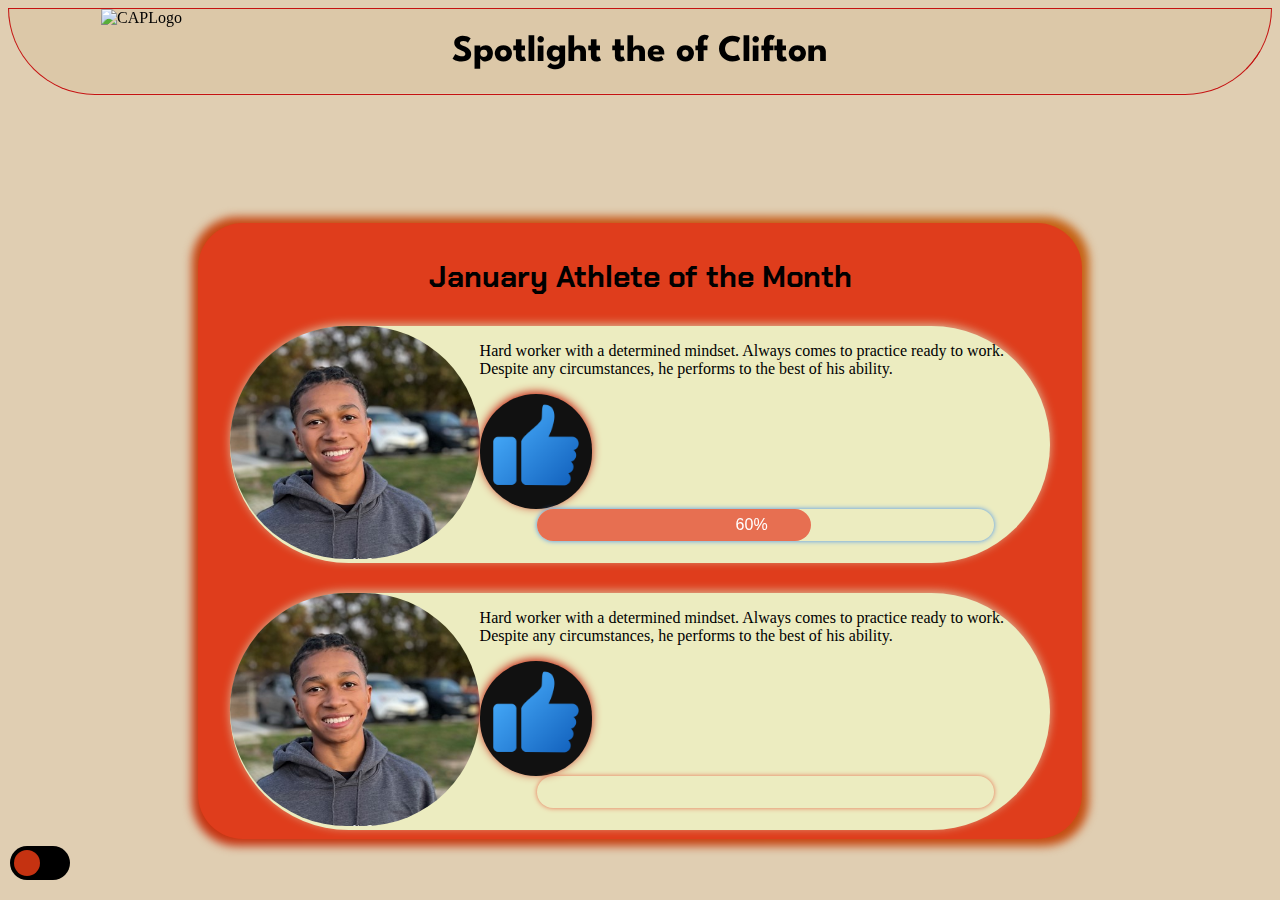
==== spotlight.html @ 424a8056 "startedSpotlight-roughDraft" ====
<!DOCTYPE html>
<html lang="en">
  <head>
    <meta charset="UTF-8" />
    <meta http-equiv="X-UA-Compatible" content="IE=edge" />
    <meta name="viewport" content="width=device-width, initial-scale=1.0" />
    <title>Cap</title>
    <link rel="preconnect" href="https://fonts.googleapis.com" />
    <link rel="preconnect" href="https://fonts.gstatic.com" crossorigin />
    <link
      href="https://fonts.googleapis.com/css2?family=Chakra+Petch&family=Dosis:wght@500&family=Lato:wght@300&family=Rubik+Glitch&display=swap"
      rel="stylesheet"
    />
    <script src="https://cdn.jsdelivr.net/npm/typed.js@2.0.12" defer></script>
    <link rel="stylesheet" href="spotlight.css" />
    <link rel="preconnect" href="https://fonts.googleapis.com" />
    <link rel="preconnect" href="https://fonts.gstatic.com" crossorigin />
    <link
      href="https://fonts.googleapis.com/css2?family=Dosis:wght@800&family=Rubik+Glitch&display=swap"
      rel="stylesheet"
    />
    <link
      rel="shortcut icon"
      type="image/x-icon"
      href="images/CAPfaviCon.png?"
    />
    <link rel="preconnect" href="https://fonts.googleapis.com" />
    <link rel="preconnect" href="https://fonts.gstatic.com" crossorigin />
    <link
      href="https://fonts.googleapis.com/css2?family=Chakra+Petch&family=Dosis:wght@500&family=Lato:wght@300&family=League+Spartan:wght@500&family=Rubik+Glitch&display=swap"
      rel="stylesheet"
    />
    <script defer src="spotlight.js"></script>
  </head>
  <body>
    <div id="navbar">
      <div id="main">
        <h2 id="name">Clifton Activity Portal</h2>
        <h2 id="spotlight">Spotlight</h2>
        <img id="logo" src="images/CAPlogo.png" alt="CAPLogo" />
        <h2 id="event">Events</h2>
        <h2 id="signIn">Sign In</h2>
      </div>
      <div id="Expanded">
        <div id="sports">
          <h2>Sports</h2>
        </div>
        <div id="schoolWide">
          <h2>School Wide Events</h2>
        </div>
        <div id="all">
          <h2>All</h2>
        </div>
        <div id="placeHolder"></div>
      </div>
      <div class="sportsExp">
        <div id="fall">
          <h2>Fall</h2>
          <img src="images/sportsExp/maple-leaf.png" alt="leaf" />
        </div>
        <div id="spring">
          <h2>Spring</h2>
          <img src="images/sportsExp/sun.png" alt="sun" />
        </div>
        <div id="winter">
          <h2>Winter</h2>
          <img id="snowflake" src="images/sportsExp/snow-flake.png" alt="sun" />
        </div>
        <div id="allSports">
          <h2>All</h2>
        </div>
      </div>
      <div id="fallExp">
        <div id="XC">
          <h2>Cross Country</h2>
          <img src="images/sportsExp/fallExp/shoes.png" alt="shoe" \ />
        </div>
        <div id="Football">
          <h2>Football</h2>
          <img
            src="images/sportsExp/fallExp/american-football.png"
            alt="shoe"
            \
          />
        </div>
        <div id="Soccer">
          <h2>Soccer</h2>
          <img src="images/sportsExp/fallExp/football-ball.png" alt="shoe" \ />
        </div>
        <div id="Tennis">
          <h2>Tennis</h2>
          <img src="images/sportsExp/fallExp/tennis.png" alt="shoe" \ />
        </div>
        <div id="Volleyball">
          <h2>Volleyball</h2>
          <img src="images/sportsExp/fallExp/volleyball.png" alt="shoe" \ />
        </div>
      </div>
      <!-- <div id="winterExp">
        <div id="Basketball">
          <h2>Basketball</h2>
        </div>
        <div id="Hockey">
          <h2>Hockey</h2>
        </div>
        <div id="Wrestling">
          <h2>Wrestling</h2>
        </div>
        <div id="Swimming">
          <h2>Swimming</h2>
        </div>-->
      <div id="springExp">
        <div id="Baseball">
          <h2>Baseball</h2>
        </div>
        <div id="Softball">
          <h2>Softball</h2>
        </div>
        <div id="Tennis">
          <h2>Tennis</h2>
        </div>
        <div id="Volleyball">
          <h2>Volleyball</h2>
        </div>
        <div id="Football">
          <h2>Football</h2>
        </div>
        <div id="outdoorTrack">
          <h2>Outdoor Track</h2>
        </div>
      </div>
      <div id="discoverBanner">
        <h2></h2>
      </div>
      <div id="infoDropDown">
        <h2 id="c">C</h2>
        <h2 id="a">A</h2>
        <h2 id="p">P</h2>
      </div>
      <div id="extDropDown">
        <h2 id="oneDrop">lifton</h2>
        <h2 id="twoDrop">ctivity</h2>
        <h2 id="threeDrop">ortal</h2>
      </div>
    </div>
    <div id="phonenavbar">
      <img id="menu" src="images/002-menu.png" alt="menu" />
      <h2 id="title">Clifton Activity Portal</h2>
      <img id="phonelogo" src="images/CAPlogo.png" alt="CAPLogo" />
    </div>
    <label id="DarkMode">
      <input type="checkbox" />
      <span class="slider round"></span>
    </label>
    <div id="navBarSpace"></div>
    <div id="SpotlightContainer">
      <div id="newSpotlight">
        <div id="spotlightTitle">
          <h2>January Athlete of the Month</h2>
        </div>
        <div id="contestants">
          <div id="contestant1">
            <div id="leftDiv">
              <img
                src="/images/myPhoto.jpg"
                alt="contestant#1"
                id="contestant1Photo"
              />
            </div>
            <div id="rightDiv">
              <p>
                Hard worker with a determined mindset. Always comes to practice
                ready to work. Despite any circumstances, he performs to the
                best of his ability.
              </p>
              <button id="like_1_button">
                <img src="/images/like.png" alt="like" id="like_1" />
              </button>
              <div class="container">
                <div class="progress-bar__container">
                  <div class="progress-bar">
                    <span class="progress-bar__text">60%</span>
                  </div>
                </div>
              </div>
            </div>
          </div>
          <div id="contestant1">
            <div id="leftDiv">
              <img
                src="/images/myPhoto.jpg"
                alt="contestant#1"
                id="contestant1Photo"
              />
            </div>
            <div id="rightDiv">
              <p>
                Hard worker with a determined mindset. Always comes to practice
                ready to work. Despite any circumstances, he performs to the
                best of his ability.
              </p>
              <button id="like_1_button">
                <img src="/images/like.png" alt="like" id="like_1" />
              </button>
              <div class="container">
                <div class="progress-bar__container">
                  <div class="progress-bar">
                    <span class="progress-bar__text">60%</span>
                  </div>
                </div>
              </div>
            </div>
          </div>
        </div>
      </div>
    </div>
  </body>
</html>
---- spotlight.css ----
#information {
  display: flex;
  flex-direction: row;
  justify-content: space-around;
  font-family: Georgia, "Times New Roman", Times, serif;
}
#teams {
  display: flex;
  flex-direction: row;
  justify-content: space-around;
  text-align: center;
  font-family: "Dosis", sans-serif;
}
#sport {
  display: flex;
  flex-direction: row;
  justify-content: space-around;
  font-family: "Dosis", sans-serif;
}
#SpotlightContainer {
  margin-top: 85px;
  margin-left: 15%;
  margin-right: 15%;
  padding: 0.6em 2em;
  border: none;
  outline: none;
  background: #111;
  cursor: pointer;
  position: relative;
  z-index: 0;
  border-radius: 450px;
  user-select: none;
  -webkit-user-select: none;
  touch-action: manipulation;
}
.sportsExp {
  z-index: 4;
  top: 0;
  margin-top: -67px;
  display: flex;
  flex-direction: row;
  justify-content: space-around;
  width: 90%;
  margin-left: 8%;
  transform: translateY(-75px);
}
#SpotlightContainer:before {
  content: "";
  background: linear-gradient(
    45deg,
    #c53211,
    #c54211,
    #c55211,
    #c56211,
    #c57211,
    #c58211,
    #c59211,
    #c52211,
    #c51211
  );
  position: absolute;
  top: -6px;
  left: -6px;
  background-size: 400%;
  z-index: -1;
  filter: blur(5px);
  -webkit-filter: blur(5px);
  width: calc(100% + 13px);
  height: calc(100% + 13px);
  animation: glowing-button-85 20s linear infinite;
  transition: opacity 0.3s ease-in-out;
  border-radius: 45px;
}

@keyframes glowing-button-85 {
  0% {
    background-position: 0 0;
  }
  50% {
    background-position: 400% 0;
  }
  100% {
    background-position: 0 0;
  }
}

#SpotlightContainer:after {
  z-index: -1;
  content: "";
  position: absolute;
  width: 100%;
  height: 100%;
  background: #df3d1c;
  left: 0;
  top: 0;
  border-radius: 45px;
}
body {
  background-color: #dbc7a6de;
}
@media only screen and (max-width: 600px) {
  #SpotlightContainer {
    margin-left: 5%;
    padding-left: 0px;
    padding-right: 0px;
    margin-right: 5%;
  }
  #teams {
    justify-content: space-evenly;
    padding-left: 0px;
    padding-right: 0px;
  }
}
#DarkMode {
  position: relative;
  display: inline-block;
  width: 60px;
  height: 34px;
}

/* Hide default HTML checkbox */
#DarkMode input {
  opacity: 0;
  width: 0;
  height: 0;
}

/* The slider */
.slider {
  position: absolute;
  cursor: pointer;
  top: 0;
  left: 0;
  right: 0;
  bottom: 0;
  background-color: black;
  -webkit-transition: 0.4s;
  transition: 0.4s;
}

.slider:before {
  position: absolute;
  content: "";
  height: 26px;
  width: 26px;
  left: 4px;
  bottom: 4px;
  background-color: #c53211;
  -webkit-transition: 0.4s;
  transition: 0.4s;
}

input:checked + .slider {
  background-color: #dbc7a6de;
}

input:focus + .slider {
  box-shadow: 0 0 1px #dbc7a6de;
}

input:checked + .slider:before {
  -webkit-transform: translateX(26px);
  -ms-transform: translateX(26px);
  transform: translateX(26px);
}

/* Rounded sliders */
.slider.round {
  border-radius: 34px;
}

.slider.round:before {
  border-radius: 50%;
}
#DarkMode {
  position: absolute;
  position: fixed;
  z-index: 1;
  bottom: 0;
  left: 0;
  margin-left: 10px;
  margin-bottom: 20px;
}
#main {
  position: sticky;
  top: 0;
  z-index: 2;
  display: flex;
  flex-direction: row;
  border: 1px solid #c51211;
  border-bottom-left-radius: 300px;
  border-bottom-right-radius: 300px;
  height: 85px;
  -webkit-transition: width 2s ease;
  -moz-transition: width 2s ease;
  transition: width 2s ease;
  /* clip-path: 
    polygon(
      0% 29%,
      5% 0%,
      94% 0%,
      100% 29%,
      100% 75%,
      94% 100%,
      5% 100%,
      0 75%
    ); 
    */
}
#logo:hover {
  cursor: grab;
}
#navbar {
  position: sticky;
  top: 0;
  z-index: 3;
  background-color: #dbc7a6de;
  height: 85px;
  background-blend-mode: luminosity;
  margin: auto;
}
#main h2,
#Expanded h2,
.sportsExp h2,
#fallExp div h2 {
  text-align: center;
  color: black;
  padding-left: 10px;
  padding-right: 10px;
  padding-top: 6px;
  font-family: "Chakra Petch", sans-serif;
  display: inline-block;
  vertical-align: middle;
  -webkit-transform: perspective(1px) translateZ(0);
  transform: perspective(1px) translateZ(0);
  box-shadow: 0 0 1px rgba(0, 0, 0, 0);
  -webkit-transition-duration: 0.3s;
  transition-duration: 0.3s;
  -webkit-transition-property: transform;
  transition-property: transform;
}
#main h2:hover,
#Expanded h2:hover,
.sportsExp h2:hover,
#fallExp h2:hover,
#springExp h2:hover {
  background-color: #e13c1c;
  cursor: pointer;
  border-radius: 80px;
}
#navBarSpace {
  margin-top: 130px;
}
#logo img {
  width: 100px;
  margin-top: -8px;
}
#logo {
  margin-left: -80px;
}
#Expanded {
  display: flex;
  flex-direction: row;
  justify-content: space-around;
  margin-left: 10%;
  position: sticky;
  top: 0;
  z-index: 3;
}
#spotlight {
  margin-left: -90px;
}
#name {
  margin-left: -50px;
}
#phonenavbar {
  display: none;
}
#Expanded,
#fallExp,
#springExp {
  opacity: 0;
  transform: translateY(-75px);
  justify-content: space-around;
  justify-content: space-evenly;
  margin-top: -84px;
  border-bottom-left-radius: 300px;
  border-bottom-right-radius: 300px;
  width: 90%;
  height: 85px;
  padding-bottom: -10px;
  z-index: 2;
}
.sportsExp {
  opacity: 0;
}
@media only screen and (max-width: 1600px) {
  #logo {
    margin-left: -80px;
  }
  #spotlight {
  }
  #name {
    margin-left: -50px;
  }
}
@media only screen and (max-width: 1250px) {
  #logo {
    margin-left: -100px;
  }
  #spotlight {
    margin-left: -100px;
  }
  #name {
    margin-left: -30px;
  }
}
@media only screen and (max-width: 930px) {
  #navbar {
    display: none;
  }
  #phonenavbar {
    display: flex;
    position: fixed;
    justify-content: space-between;
    flex-direction: row;
    align-items: center;
    background-color: #dbc7a6de;
    border: 1px solid #c51211;
    width: 100%;
    z-index: 3;
    top: 0;
    left: 0;
    height: 50px;
    border-radius: 100px;
    text-align: center;
    margin-top: 1px;
  }
  #phonenavbar img {
    width: 50px;
  }
  #title {
    justify-self: center;
    font-family: "Chakra Petch", sans-serif;
  }
}
#Expanded h2,
.sportsExp h2,
#fallExp h2,
#springExp h2 {
  padding-bottom: 8px;
}
.sportsExp div img,
#fallExp div img {
  margin-bottom: -20px;
  width: 45px;
}
#fallExp,
#winterExp,
#springExp {
  display: flex;
  flex-direction: row;
  justify-content: space-evenly;
  margin-top: -105px;
  z-index: 5;
  opacity: 0;
}
#fallExp {
  margin-left: 6%;
}
@media only screen and (max-width: 1330px) {
  #fallExp {
    margin-left: 8%;
  }
}
@media only screen and (max-width: 1130px) {
  #fallExp {
    margin-left: 10.2%;
  }
}
#discoverBanner {
  transform: translateY(-200px);
  display: flex;
  align-items: center;
  justify-content: center;
  font-family: "League Spartan", sans-serif;
  font-size: 25px;
}
#discoveryBanner h2 {
  opacity: 0;
}
#infoDropDown,
#extDropDown {
  transform: translateY(-300px);
  display: flex;
  flex-direction: row;
  width: 950px;
  margin: auto;
}
#infoDropDown h2,
#extDropDown h2 {
  font-family: "Lucida Sans", "Lucida Sans Regular", "Lucida Grande",
    "Lucida Sans Unicode", Geneva, Verdana, sans-serif;
  font-size: 25px;
}
#oneDrop {
  margin-left: 28.35%;
}
#oneDrop {
  margin-right: 15.9%;
}
#twoDrop {
  margin-right: 14.9%;
}
#main {
  justify-content: space-around;
}
.container {
  display: flex;
  justify-content: center;
  align-items: center;
}

.progress-bar__container {
  width: 80%;
  height: 2rem;
  border-radius: 2rem;
  position: relative;
  overflow: hidden;
  transition: all 0.5s;
  will-change: transform;
  box-shadow: 0 0 5px #e76f51;
}

.progress-bar {
  position: absolute;
  height: 100%;
  width: 100%;
  content: "";
  background-color: #e76f51;
  top: 0;
  bottom: 0;
  left: -100%;
  border-radius: inherit;
  display: flex;
  justify-content: center;
  align-items: center;
  color: white;
  font-family: sans-serif;
}
.progress-bar__text {
  display: none;
  padding-left: 30%;
}
#contestant1Photo {
  border-radius: 180px;
  width: 250px;
}
#spotlightTitle {
  font-family: "Chakra Petch", sans-serif;
  font-size: 20px;
  text-align: center;
}
#like_1 {
  width: 100px;
  padding-bottom: 10px;
  border: none;
}
#like_1_button {
  border-radius: 300px;
  border: none;
  background-color: #111;
  box-shadow: 0 -2px 10px #c52211;
}
#contestant1{
  margin-top: 30px;
  background-color: #ececc0;
  border-radius: 200px;
  display: flex;
  flex-direction: row;
  box-shadow: 0 -2px 10px #dbc7a6de;
}
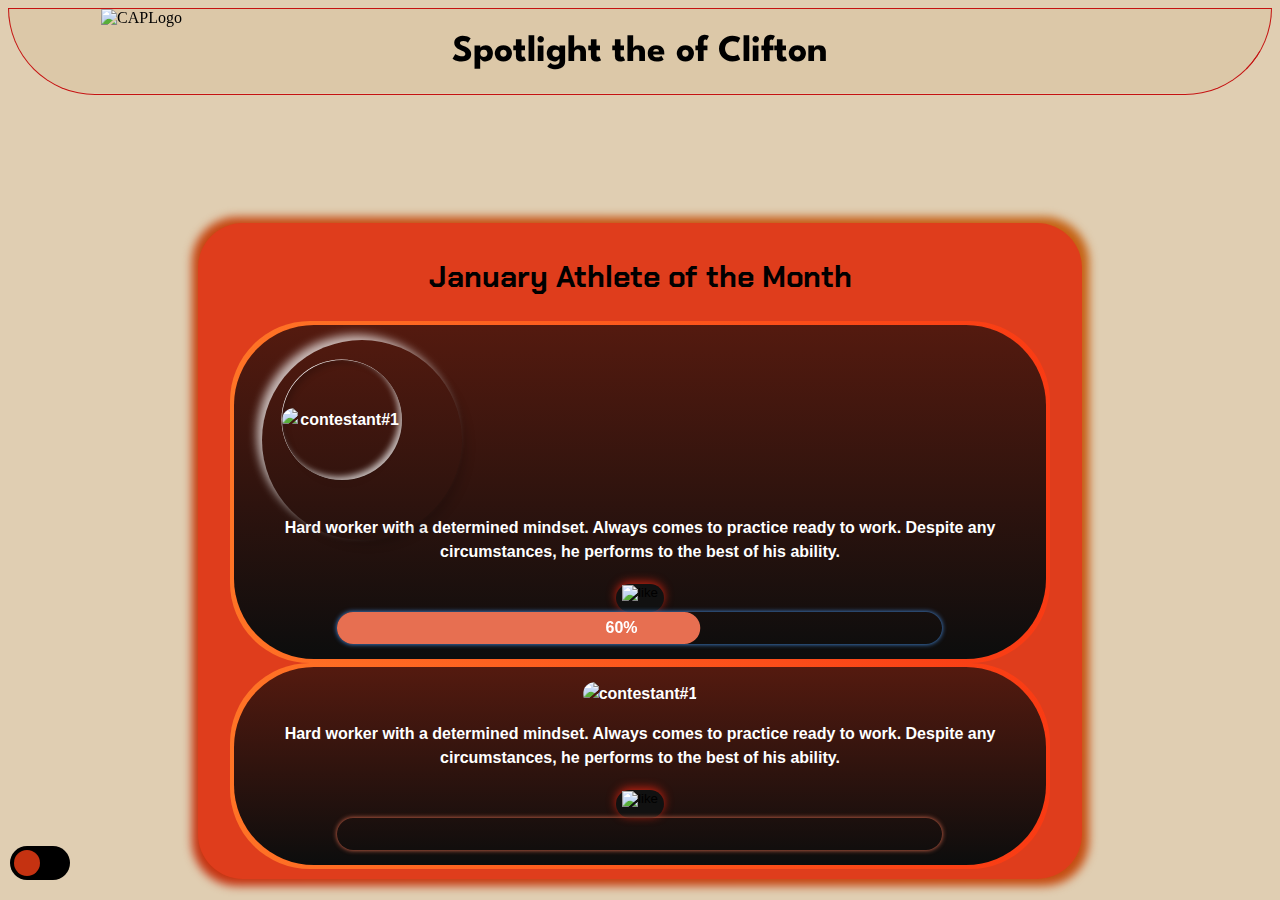
==== commit 205670d4: "edited image pathways, got rid of buggy margin" ====
--- a/spotlight.html
+++ b/spotlight.html
@@ -160,12 +160,31 @@
         </div>
         <div id="contestants">
           <div id="contestant1">
-            <div id="leftDiv">
-              <img
-                src="/images/myPhoto.jpg"
-                alt="contestant#1"
-                id="contestant1Photo"
-              />
+            <div class="skill">
+              <div class="outer">
+                <div class="inner">
+                  <img
+                    src="../CliftonActivityPortalFrontEnd/images/myPhoto.jpg"
+                    alt="contestant#1"
+                    id="contestant1Photo"
+                  />
+                </div>
+              </div>
+
+              <svg
+                xmlns="http://www.w3.org/2000/svg"
+                version="1.1"
+                width="160px"
+                height="160px"
+              >
+                <defs>
+                  <linearGradient id="GradientColor">
+                    <stop offset="0%" stop-color="orange" />
+                    <stop offset="100%" stop-color="red" />
+                  </linearGradient>
+                </defs>
+                <circle cx="80" cy="80" r="70" stroke-linecap="round" />
+              </svg>
             </div>
             <div id="rightDiv">
               <p>
@@ -174,7 +193,11 @@
                 best of his ability.
               </p>
               <button id="like_1_button">
-                <img src="/images/like.png" alt="like" id="like_1" />
+                <img
+                  src="../CliftonActivityPortalFrontEnd/images/like.png"
+                  alt="like"
+                  id="like_1"
+                />
               </button>
               <div class="container">
                 <div class="progress-bar__container">
@@ -188,7 +211,7 @@
           <div id="contestant1">
             <div id="leftDiv">
               <img
-                src="/images/myPhoto.jpg"
+                src="../CliftonActivityPortalFrontEnd/images/myPhoto.jpg"
                 alt="contestant#1"
                 id="contestant1Photo"
               />
@@ -200,7 +223,11 @@
                 best of his ability.
               </p>
               <button id="like_1_button">
-                <img src="/images/like.png" alt="like" id="like_1" />
+                <img
+                  src="../CliftonActivityPortalFrontEnd/images/like.png"
+                  alt="like"
+                  id="like_1"
+                />
               </button>
               <div class="container">
                 <div class="progress-bar__container">
--- a/spotlight.css
+++ b/spotlight.css
@@ -1,3 +1,51 @@
+.skill{
+  width: 160px;
+  height: 160px;
+  position: relative;
+}
+.outer{
+  height:160px;
+  width: 160px;
+  border-radius: 50%;
+  padding: 20px;
+  box-shadow: 6px 6px 10px -1px rgba(0,0,0,0.15),
+    -6px -6px 10px -1px rgba(255,255,255,0.7)
+}
+.inner{
+  height: 120px;
+  width: 120px;
+  border-radius: 50%;
+  display: flex;
+  align-items: center;
+   justify-content: center;
+  box-shadow: inset 4px 4px 6px -1px rgba(0,0,0,0.2),
+    inset -4px -4px 6px -1px rgba(255,255,255, 0.7),
+    -0.5px -0.5px 0px rgba(255,255,255,1),
+    0.5px 0.5px 0px rgba(0,0,0,0.15),
+    0px 12px 10px -10px rgba(0,0,0,0.05);
+}
+#number{
+  font-weight: 600px;
+  color: #555;
+}
+circle{
+  fill: none;
+  stroke: url(#GradientColor);
+  stroke-width: 20px;
+  stroke-dasharray:472;
+  stroke-dashoffset: 472;
+  animation: anim 2s linear forwards;
+}
+svg{
+  position: absolute;
+  top:0;
+  left: 0;
+}
+@keyframes anim{
+  100%{
+    stroke-dashoffset: 165;
+  }
+}
 #information {
   display: flex;
   flex-direction: row;
@@ -472,11 +520,127 @@
   background-color: #111;
   box-shadow: 0 -2px 10px #c52211;
 }
-#contestant1{
+#contestant1 {
   margin-top: 30px;
   background-color: #ececc0;
   border-radius: 200px;
   display: flex;
   flex-direction: row;
-  box-shadow: 0 -2px 10px #dbc7a6de;
-}+}
+/* CSS */
+#contestant1 {
+  background-clip: padding-box;
+  background-color: initial;
+  background-image: none;
+  border-style: none;
+  box-sizing: border-box;
+  color: #fff;
+  cursor: pointer;
+  display: inline-block;
+  flex-direction: row;
+  flex-shrink: 0;
+  font-family: Eina01, sans-serif;
+  font-size: 16px;
+  font-weight: 800;
+  justify-content: center;
+  line-height: 24px;
+  margin: 0;
+  min-height: 64px;
+  outline: none;
+  overflow: visible;
+  padding: 19px 26px;
+  pointer-events: auto;
+  position: relative;
+  text-align: center;
+  text-decoration: none;
+  text-transform: none;
+  user-select: none;
+  -webkit-user-select: none;
+  touch-action: manipulation;
+  vertical-align: middle;
+  width: auto;
+  word-break: keep-all;
+  z-index: 0;
+}
+
+@media (min-width: 768px) {
+  #contestant1 {
+    padding: 19px 32px;
+  }
+}
+
+#contestant1:before,
+#contestant1:after {
+  border-radius: 80px;
+}
+
+#contestant1:before {
+  background-image: linear-gradient(92.83deg, #ff7426 0, #f93a13 100%);
+  content: "";
+  display: block;
+  height: 100%;
+  left: 0;
+  overflow: hidden;
+  position: absolute;
+  top: 0;
+  width: 100%;
+  z-index: -2;
+}
+
+#contestant1:after {
+  background-color: initial;
+  background-image: linear-gradient(#541a0f 0, #0c0d0d 100%);
+  bottom: 4px;
+  content: "";
+  display: block;
+  left: 4px;
+  overflow: hidden;
+  position: absolute;
+  right: 4px;
+  top: 4px;
+  transition: all 100ms ease-out;
+  z-index: -1;
+}
+
+#contestant1:hover:not(:disabled):before {
+  background: linear-gradient(
+    92.83deg,
+    rgb(255, 116, 38) 0%,
+    rgb(249, 58, 19) 100%
+  );
+}
+
+#contestant1:hover:not(:disabled):after {
+  bottom: 0;
+  left: 0;
+  right: 0;
+  top: 0;
+  transition-timing-function: ease-in;
+  opacity: 0;
+}
+
+#contestant1:active:not(:disabled) {
+  color: #ccc;
+}
+
+#contestant1:active:not(:disabled):before {
+  background-image: linear-gradient(
+      0deg,
+      rgba(0, 0, 0, 0.2),
+      rgba(0, 0, 0, 0.2)
+    ),
+    linear-gradient(92.83deg, #ff7426 0, #f93a13 100%);
+}
+
+#contestant1:active:not(:disabled):after {
+  background-image: linear-gradient(#541a0f 0, #0c0d0d 100%);
+  bottom: 4px;
+  left: 4px;
+  right: 4px;
+  top: 4px;
+}
+
+#contestant1:disabled {
+  cursor: default;
+  opacity: 0.24;
+}
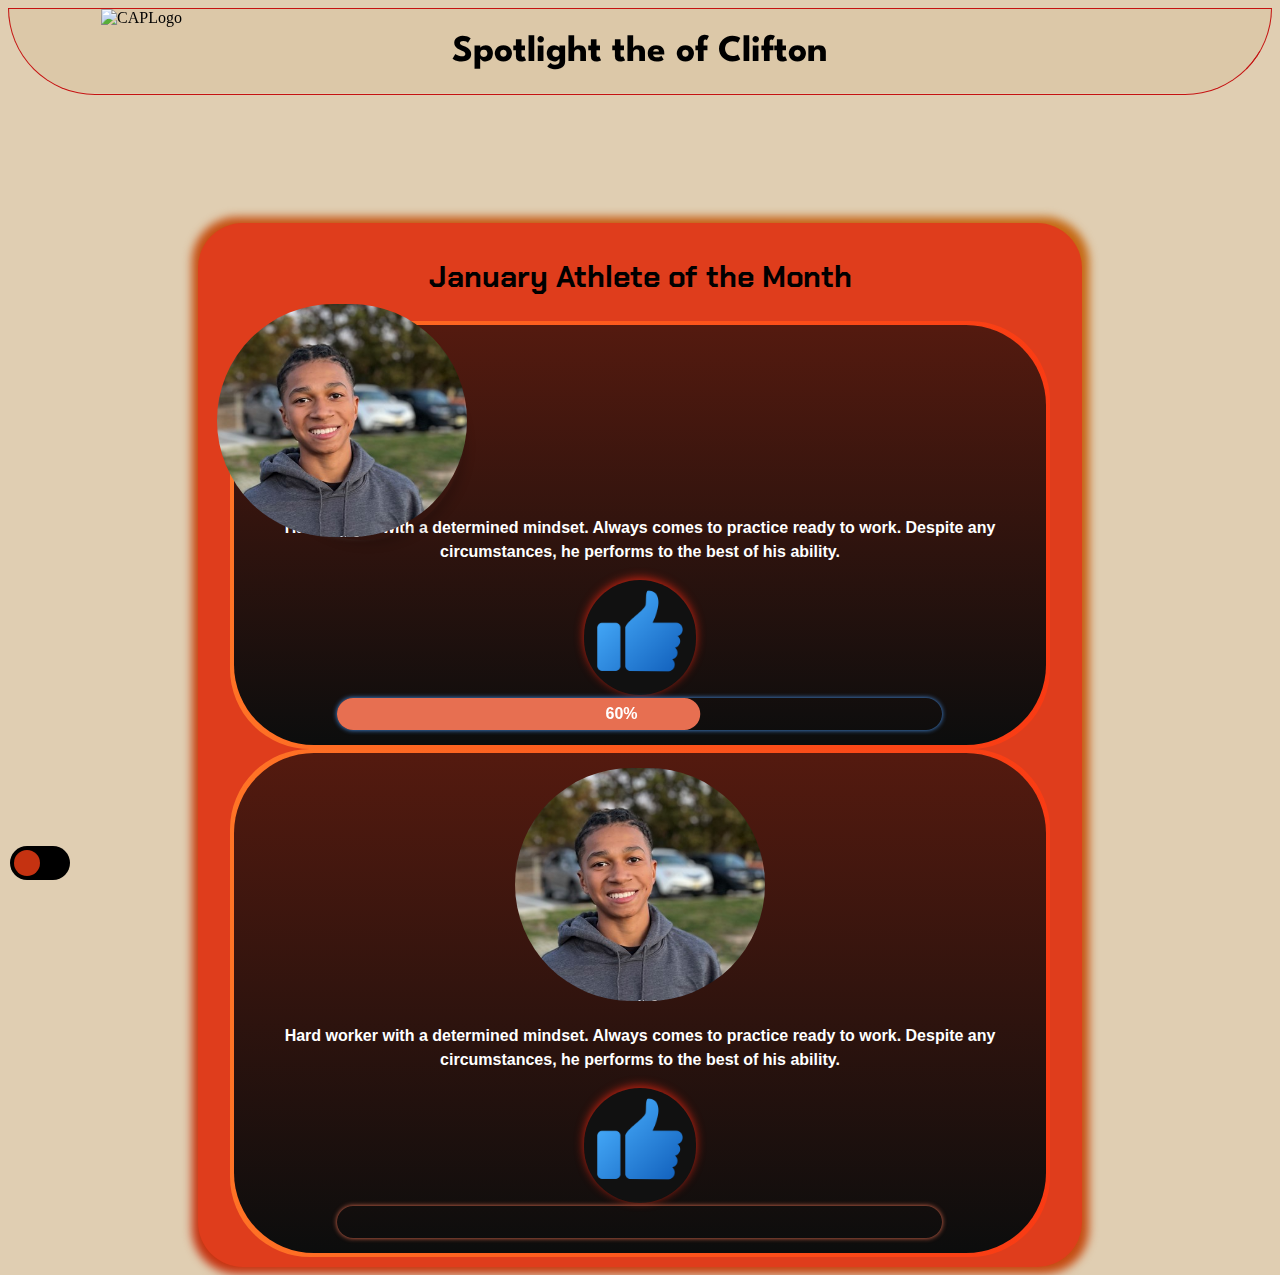
==== commit 7edbd34c: "fixedphotos404Error with pathway" ====
--- a/spotlight.html
+++ b/spotlight.html
@@ -164,7 +164,7 @@
               <div class="outer">
                 <div class="inner">
                   <img
-                    src="../CliftonActivityPortalFrontEnd/images/myPhoto.jpg"
+                    src="images/myPhoto.jpg"
                     alt="contestant#1"
                     id="contestant1Photo"
                   />
@@ -194,7 +194,7 @@
               </p>
               <button id="like_1_button">
                 <img
-                  src="../CliftonActivityPortalFrontEnd/images/like.png"
+                  src="images/like.png"
                   alt="like"
                   id="like_1"
                 />
@@ -211,7 +211,7 @@
           <div id="contestant1">
             <div id="leftDiv">
               <img
-                src="../CliftonActivityPortalFrontEnd/images/myPhoto.jpg"
+                src="images/myPhoto.jpg"
                 alt="contestant#1"
                 id="contestant1Photo"
               />
@@ -224,7 +224,7 @@
               </p>
               <button id="like_1_button">
                 <img
-                  src="../CliftonActivityPortalFrontEnd/images/like.png"
+                  src="images/like.png"
                   alt="like"
                   id="like_1"
                 />
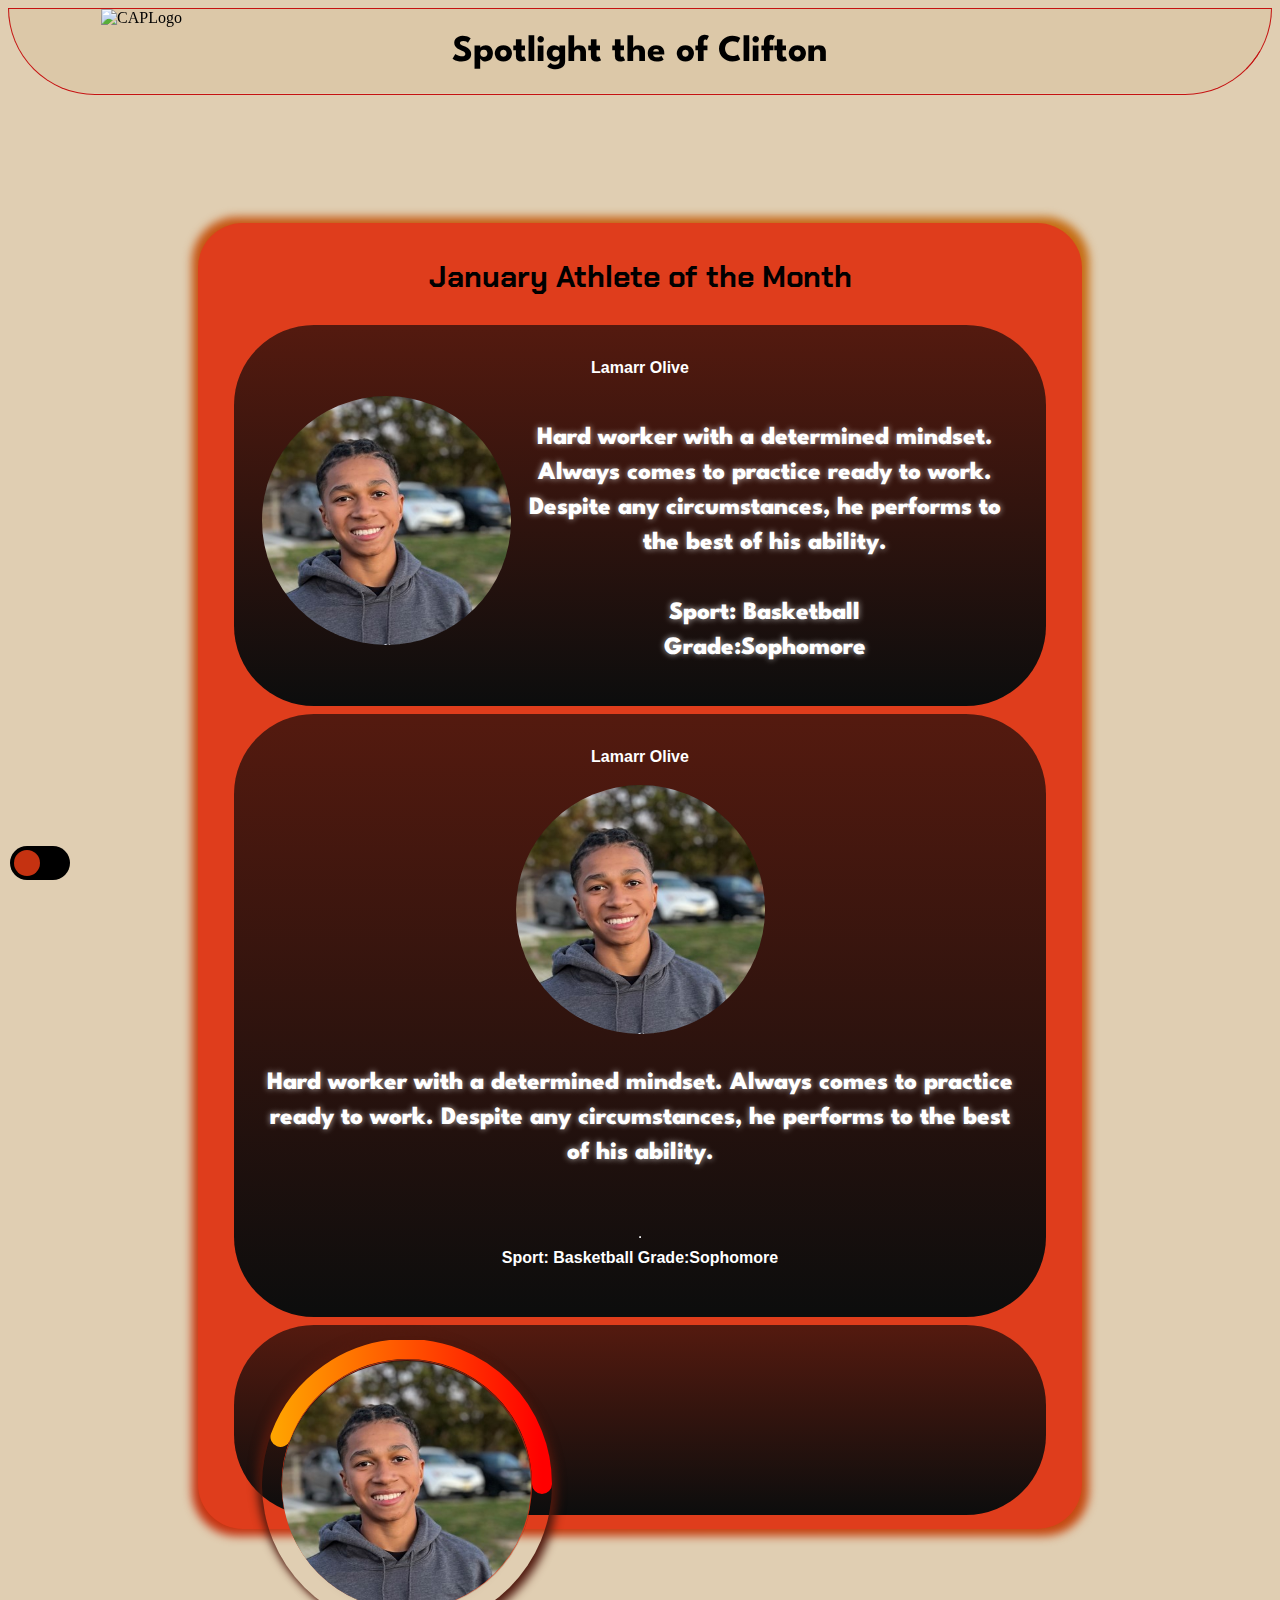
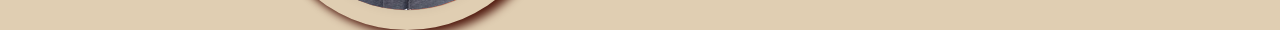
==== commit 1bc92c0f: "added adjusted spotlight" ====
--- a/spotlight.html
+++ b/spotlight.html
@@ -17,6 +17,18 @@
     <link rel="preconnect" href="https://fonts.gstatic.com" crossorigin />
     <link
       href="https://fonts.googleapis.com/css2?family=Dosis:wght@800&family=Rubik+Glitch&display=swap"
+      rel="stylesheet"
+    />
+    <link
+      href="https://fonts.googleapis.com/css2?family=Cardo&family=Old+Standard+TT&family=Urbanist:wght@300&display=swap"
+      rel="stylesheet"
+    />
+    <link
+      href="https://fonts.googleapis.com/css2?family=Cardo&family=Old+Standard+TT&display=swap"
+      rel="stylesheet"
+    />
+    <link
+      href="https://fonts.googleapis.com/css2?family=Old+Standard+TT&display=swap"
       rel="stylesheet"
     />
     <link
@@ -160,6 +172,47 @@
         </div>
         <div id="contestants">
           <div id="contestant1">
+            <div id="nameDiv">
+              <p>Lamarr Olive<br /></p>
+            </div>
+            <div id="contestantInfoDiv">
+              <div id="leftDiv">
+                <img
+                  src="images/myPhoto.jpg"
+                  alt="contestant#1"
+                  id="contestant1Photo"
+                />
+              </div>
+              <div id="rightDiv">
+                <p>
+                  Hard worker with a determined mindset. Always comes to
+                  practice ready to work. Despite any circumstances, he performs
+                  to the best of his ability.<br />
+                  <br />Sport: Basketball<br />
+                  Grade:Sophomore
+                </p>
+              </div>
+            </div>
+          </div>
+          <div id="contestant1">
+            <p>Lamarr Olive</p>
+            <div id="leftDiv">
+              <img
+                src="images/myPhoto.jpg"
+                alt="contestant#1"
+                id="contestant1Photo"
+              />
+            </div>
+            <div id="rightDiv">
+              <p>
+                Hard worker with a determined mindset. Always comes to practice
+                ready to work. Despite any circumstances, he performs to the
+                best of his ability.
+              </p>
+            </div>
+            <p><hr />Sport: Basketball Grade:Sophomore</p>
+          </div>
+          <div id="contestant1">
             <div class="skill">
               <div class="outer">
                 <div class="inner">
@@ -172,10 +225,11 @@
               </div>
 
               <svg
+                id="svg_size"
                 xmlns="http://www.w3.org/2000/svg"
                 version="1.1"
-                width="160px"
-                height="160px"
+                width="290px"
+                height="290px"
               >
                 <defs>
                   <linearGradient id="GradientColor">
@@ -183,59 +237,13 @@
                     <stop offset="100%" stop-color="red" />
                   </linearGradient>
                 </defs>
-                <circle cx="80" cy="80" r="70" stroke-linecap="round" />
+                <circle
+                  cx="145"
+                  cy="144"
+                  r="135"
+                  stroke-linecap="round"
+                ></circle>
               </svg>
-            </div>
-            <div id="rightDiv">
-              <p>
-                Hard worker with a determined mindset. Always comes to practice
-                ready to work. Despite any circumstances, he performs to the
-                best of his ability.
-              </p>
-              <button id="like_1_button">
-                <img
-                  src="images/like.png"
-                  alt="like"
-                  id="like_1"
-                />
-              </button>
-              <div class="container">
-                <div class="progress-bar__container">
-                  <div class="progress-bar">
-                    <span class="progress-bar__text">60%</span>
-                  </div>
-                </div>
-              </div>
-            </div>
-          </div>
-          <div id="contestant1">
-            <div id="leftDiv">
-              <img
-                src="images/myPhoto.jpg"
-                alt="contestant#1"
-                id="contestant1Photo"
-              />
-            </div>
-            <div id="rightDiv">
-              <p>
-                Hard worker with a determined mindset. Always comes to practice
-                ready to work. Despite any circumstances, he performs to the
-                best of his ability.
-              </p>
-              <button id="like_1_button">
-                <img
-                  src="images/like.png"
-                  alt="like"
-                  id="like_1"
-                />
-              </button>
-              <div class="container">
-                <div class="progress-bar__container">
-                  <div class="progress-bar">
-                    <span class="progress-bar__text">60%</span>
-                  </div>
-                </div>
-              </div>
             </div>
           </div>
         </div>
--- a/spotlight.css
+++ b/spotlight.css
@@ -1,48 +1,47 @@
-.skill{
+.skill {
   width: 160px;
   height: 160px;
   position: relative;
 }
-.outer{
-  height:160px;
-  width: 160px;
+.outer {
+  height: 250px; /*special*/
+  width: 250px; /*special*/
   border-radius: 50%;
   padding: 20px;
-  box-shadow: 6px 6px 10px -1px rgba(0,0,0,0.15),
-    -6px -6px 10px -1px rgba(255,255,255,0.7)
-}
-.inner{
-  height: 120px;
-  width: 120px;
+  box-shadow: 6px 6px 10px -1px rgba(80, 25, 14, 255),
+    -6px -6px 10px -1px rgba(80, 25, 14, 255);
+}
+.inner {
+  height: 250px; /*special*/
+  width: 250px; /*special*/
   border-radius: 50%;
   display: flex;
   align-items: center;
-   justify-content: center;
-  box-shadow: inset 4px 4px 6px -1px rgba(0,0,0,0.2),
-    inset -4px -4px 6px -1px rgba(255,255,255, 0.7),
-    -0.5px -0.5px 0px rgba(255,255,255,1),
-    0.5px 0.5px 0px rgba(0,0,0,0.15),
-    0px 12px 10px -10px rgba(0,0,0,0.05);
-}
-#number{
+  justify-content: center;
+  box-shadow: inset 4px 4px 6px -1px rgba(0, 0, 0, 0.2),
+    inset -4px -4px 6px -1px rgb(223, 61, 28),
+    -0.5px -0.5px 0px rgb(223, 61, 28), 0.5px 0.5px 0px rgba(0, 0, 0, 0.15),
+    0px 12px 10px -10px rgba(0, 0, 0, 0.05);
+}
+#number {
   font-weight: 600px;
   color: #555;
 }
-circle{
+circle {
   fill: none;
   stroke: url(#GradientColor);
   stroke-width: 20px;
-  stroke-dasharray:472;
+  stroke-dasharray: 472;
   stroke-dashoffset: 472;
   animation: anim 2s linear forwards;
 }
-svg{
-  position: absolute;
-  top:0;
+svg {
+  position: absolute;
+  top: 0;
   left: 0;
 }
-@keyframes anim{
-  100%{
+@keyframes anim {
+  100% {
     stroke-dashoffset: 165;
   }
 }
@@ -468,41 +467,15 @@
   justify-content: center;
   align-items: center;
 }
-
-.progress-bar__container {
-  width: 80%;
-  height: 2rem;
-  border-radius: 2rem;
-  position: relative;
-  overflow: hidden;
-  transition: all 0.5s;
-  will-change: transform;
-  box-shadow: 0 0 5px #e76f51;
-}
-
-.progress-bar {
-  position: absolute;
-  height: 100%;
-  width: 100%;
-  content: "";
-  background-color: #e76f51;
-  top: 0;
-  bottom: 0;
-  left: -100%;
-  border-radius: inherit;
-  display: flex;
-  justify-content: center;
-  align-items: center;
-  color: white;
-  font-family: sans-serif;
-}
 .progress-bar__text {
   display: none;
   padding-left: 30%;
 }
 #contestant1Photo {
   border-radius: 180px;
-  width: 250px;
+  width: 249px;
+  height: 249px;
+  object-fit: cover;
 }
 #spotlightTitle {
   font-family: "Chakra Petch", sans-serif;
@@ -525,7 +498,7 @@
   background-color: #ececc0;
   border-radius: 200px;
   display: flex;
-  flex-direction: row;
+  flex-direction: column;
 }
 /* CSS */
 #contestant1 {
@@ -561,6 +534,8 @@
   width: auto;
   word-break: keep-all;
   z-index: 0;
+  display: flex;
+  flex-direction: column;
 }
 
 @media (min-width: 768px) {
@@ -572,19 +547,6 @@
 #contestant1:before,
 #contestant1:after {
   border-radius: 80px;
-}
-
-#contestant1:before {
-  background-image: linear-gradient(92.83deg, #ff7426 0, #f93a13 100%);
-  content: "";
-  display: block;
-  height: 100%;
-  left: 0;
-  overflow: hidden;
-  position: absolute;
-  top: 0;
-  width: 100%;
-  z-index: -2;
 }
 
 #contestant1:after {
@@ -601,46 +563,20 @@
   transition: all 100ms ease-out;
   z-index: -1;
 }
-
-#contestant1:hover:not(:disabled):before {
-  background: linear-gradient(
-    92.83deg,
-    rgb(255, 116, 38) 0%,
-    rgb(249, 58, 19) 100%
-  );
-}
-
-#contestant1:hover:not(:disabled):after {
-  bottom: 0;
-  left: 0;
-  right: 0;
-  top: 0;
-  transition-timing-function: ease-in;
-  opacity: 0;
-}
-
 #contestant1:active:not(:disabled) {
   color: #ccc;
 }
-
-#contestant1:active:not(:disabled):before {
-  background-image: linear-gradient(
-      0deg,
-      rgba(0, 0, 0, 0.2),
-      rgba(0, 0, 0, 0.2)
-    ),
-    linear-gradient(92.83deg, #ff7426 0, #f93a13 100%);
-}
-
-#contestant1:active:not(:disabled):after {
-  background-image: linear-gradient(#541a0f 0, #0c0d0d 100%);
-  bottom: 4px;
-  left: 4px;
-  right: 4px;
-  top: 4px;
-}
-
 #contestant1:disabled {
   cursor: default;
   opacity: 0.24;
 }
+#rightDiv p {
+  font-family: "League Spartan", sans-serif;
+  font-size: 25px;
+  line-height: 1.4;
+  text-shadow: 0px 0px 6px rgba(255, 255, 255, 0.7);
+}
+#contestantInfoDiv {
+  display: flex;
+  flex-direction: row;
+}
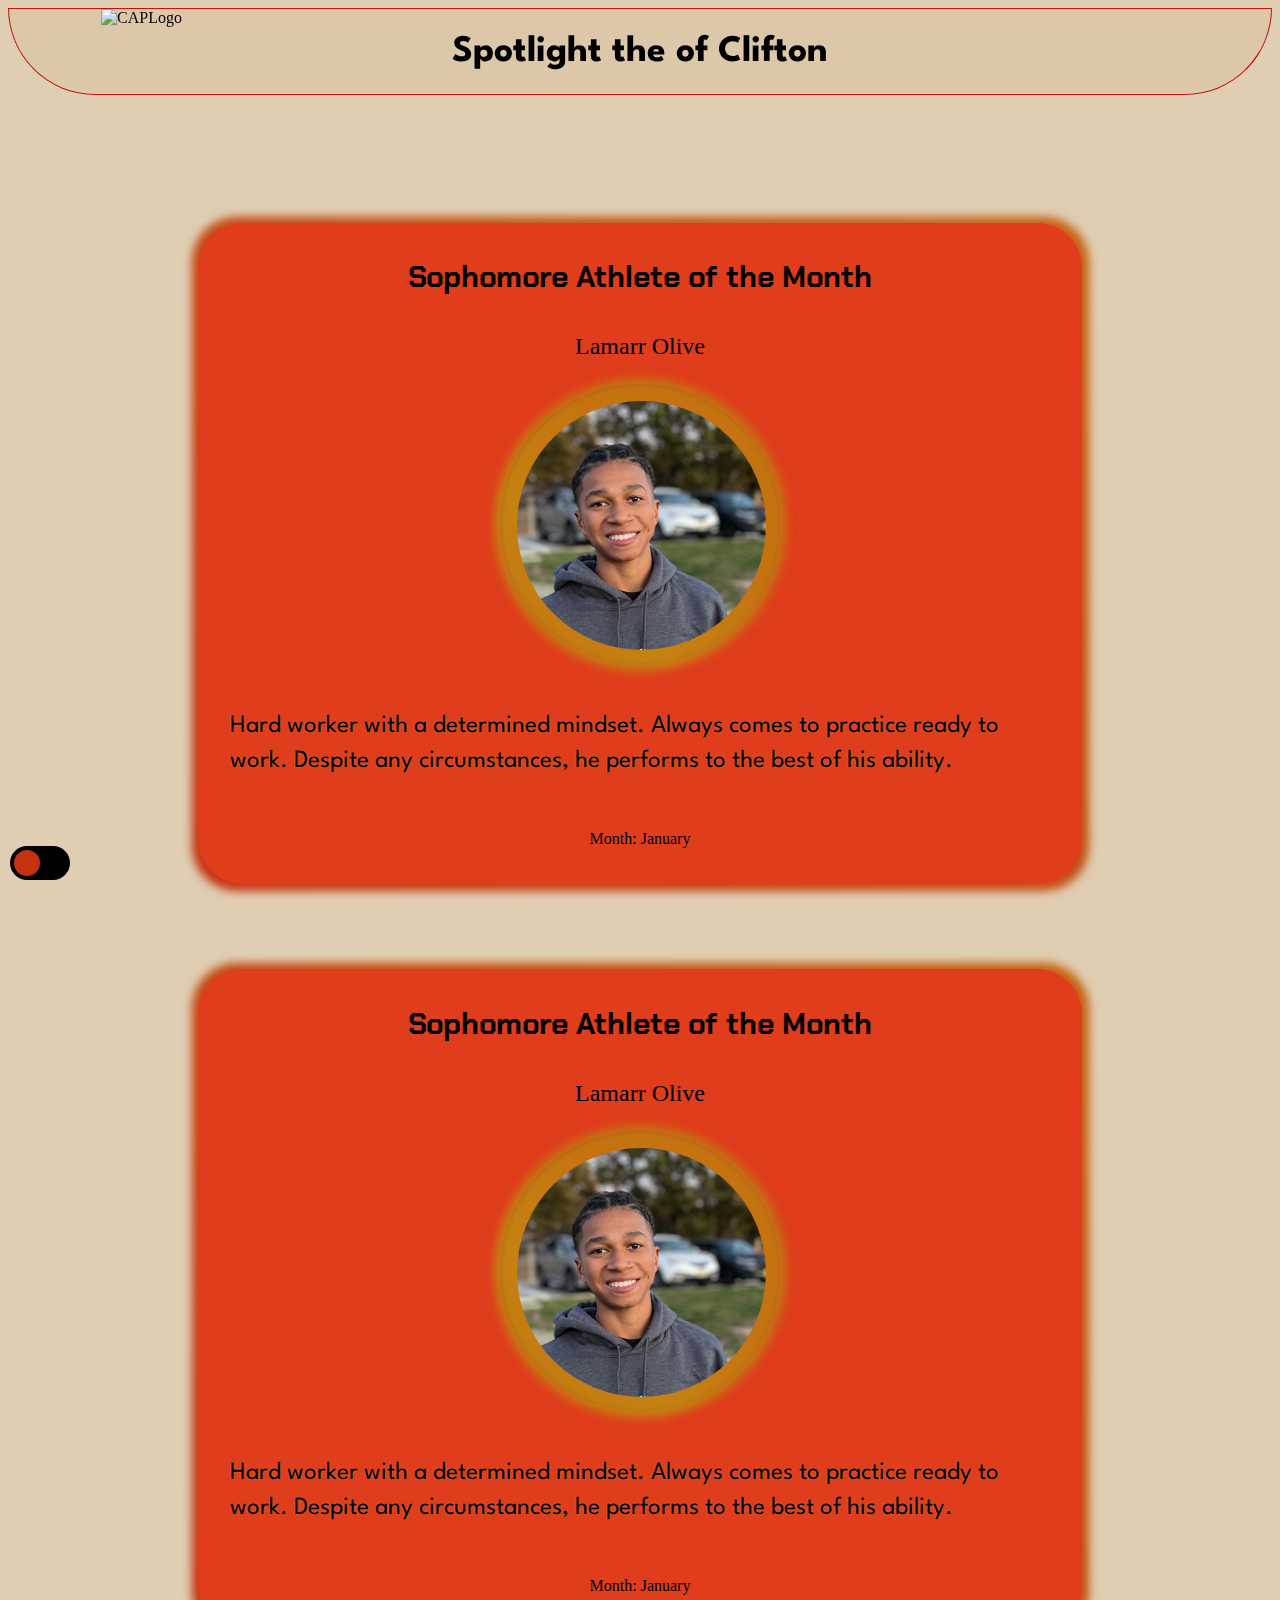
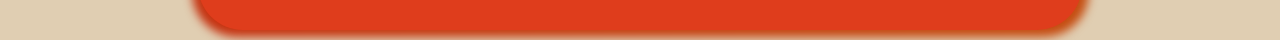
==== commit 72c0c69b: "altered the certificate pod design" ====
--- a/spotlight.html
+++ b/spotlight.html
@@ -168,34 +168,11 @@
     <div id="SpotlightContainer">
       <div id="newSpotlight">
         <div id="spotlightTitle">
-          <h2>January Athlete of the Month</h2>
+          <h2 id="awardTitle">Sophomore Athlete of the Month</h2>
         </div>
         <div id="contestants">
-          <div id="contestant1">
-            <div id="nameDiv">
-              <p>Lamarr Olive<br /></p>
-            </div>
-            <div id="contestantInfoDiv">
-              <div id="leftDiv">
-                <img
-                  src="images/myPhoto.jpg"
-                  alt="contestant#1"
-                  id="contestant1Photo"
-                />
-              </div>
-              <div id="rightDiv">
-                <p>
-                  Hard worker with a determined mindset. Always comes to
-                  practice ready to work. Despite any circumstances, he performs
-                  to the best of his ability.<br />
-                  <br />Sport: Basketball<br />
-                  Grade:Sophomore
-                </p>
-              </div>
-            </div>
-          </div>
-          <div id="contestant1">
-            <p>Lamarr Olive</p>
+          <p id="contestant_name">Lamarr Olive</p>
+          <div id="photoDiv">
             <div id="leftDiv">
               <img
                 src="images/myPhoto.jpg"
@@ -203,17 +180,18 @@
                 id="contestant1Photo"
               />
             </div>
-            <div id="rightDiv">
-              <p>
-                Hard worker with a determined mindset. Always comes to practice
-                ready to work. Despite any circumstances, he performs to the
-                best of his ability.
-              </p>
-            </div>
-            <p><hr />Sport: Basketball Grade:Sophomore</p>
-          </div>
-          <div id="contestant1">
-            <div class="skill">
+          </div>
+
+          <div id="rightDiv">
+            <p>
+              Hard worker with a determined mindset. Always comes to practice
+              ready to work. Despite any circumstances, he performs to the best
+              of his ability.
+            </p>
+          </div>
+          <p id="month">Month: January</p>
+        </div>
+        <!-- <div class="skill">
               <div class="outer">
                 <div class="inner">
                   <img
@@ -222,9 +200,9 @@
                     id="contestant1Photo"
                   />
                 </div>
-              </div>
+              </div> -->
 
-              <svg
+        <!-- <svg
                 id="svg_size"
                 xmlns="http://www.w3.org/2000/svg"
                 version="1.1"
@@ -243,11 +221,47 @@
                   r="135"
                   stroke-linecap="round"
                 ></circle>
-              </svg>
+              </svg> -->
+      </div>
+      <div id="newSpotlight">
+        <!--make the pages the size as the user's window, have the autoscroll thing that you found out about-->
+        <div id="spotlightTitle">
+          <h2 id="awardTitle">Sophomore Athlete of the Month</h2>
+        </div>
+        <div id="contestants">
+          <p id="contestant_name">Lamarr Olive</p>
+          <div id="photoDiv">
+            <div id="leftDiv">
+              <img
+                src="images/myPhoto.jpg"
+                alt="contestant#1"
+                id="contestant1Photo"
+              />
             </div>
           </div>
+
+          <div id="rightDiv">
+            <p>
+              Hard worker with a determined mindset. Always comes to practice
+              ready to work. Despite any circumstances, he performs to the best
+              of his ability.
+            </p>
+          </div>
+          <p id="month">Month: January</p>
         </div>
       </div>
     </div>
   </body>
 </html>
+<!--have a scroll or thing at top that shows the current ongoing elections and 
+the pictures of the leaders(1st, 2nd). On a click of the vote here, another page is opened to the 
+voting section. The main page is all of the previous winner-->
+<!--
+  Use google signIn to get correct verification of account
+-->
+<!--
+  Fillout an event on the events page, then its sent to the page of the adminstative account to be approved or denied
+-->
+<!--
+  Have the corresponding secretary fill out events and update the scores
+-->
--- a/spotlight.css
+++ b/spotlight.css
@@ -64,7 +64,22 @@
   justify-content: space-around;
   font-family: "Dosis", sans-serif;
 }
-#SpotlightContainer {
+#leftDiv {
+  border: none;
+  outline: none;
+  background: #111;
+  cursor: pointer;
+  position: relative;
+  z-index: 0;
+  border-radius: 450px;
+  user-select: none;
+  -webkit-user-select: none;
+  touch-action: manipulation;
+  width: 280px;
+  height: 280px;
+  display: flex;
+}
+#newSpotlight {
   margin-top: 85px;
   margin-left: 15%;
   margin-right: 15%;
@@ -91,7 +106,7 @@
   margin-left: 8%;
   transform: translateY(-75px);
 }
-#SpotlightContainer:before {
+#newSpotlight:before {
   content: "";
   background: linear-gradient(
     45deg,
@@ -131,7 +146,7 @@
   }
 }
 
-#SpotlightContainer:after {
+#newSpotlight:after {
   z-index: -1;
   content: "";
   position: absolute;
@@ -141,6 +156,33 @@
   left: 0;
   top: 0;
   border-radius: 45px;
+}
+#leftDiv:before {
+  content: "";
+  background: linear-gradient(
+    45deg,
+    #c57211,
+    #c58211,
+    #c57211,
+    #c57211,
+    #c57211,
+    #c58211,
+    #c58211,
+    #c58211,
+    #c57211
+  );
+  position: absolute;
+  top: -6px;
+  left: -6px;
+  background-size: 400%;
+  z-index: -1;
+  filter: blur(5px);
+  -webkit-filter: blur(5px);
+  width: calc(100% + 13px);
+  height: calc(100% + 13px);
+  animation: glowing-button-85 35s linear infinite;
+  transition: opacity 0.3s ease-in-out;
+  border-radius: 450px;
 }
 body {
   background-color: #dbc7a6de;
@@ -497,8 +539,6 @@
   margin-top: 30px;
   background-color: #ececc0;
   border-radius: 200px;
-  display: flex;
-  flex-direction: column;
 }
 /* CSS */
 #contestant1 {
@@ -551,7 +591,7 @@
 
 #contestant1:after {
   background-color: initial;
-  background-image: linear-gradient(#541a0f 0, #0c0d0d 100%);
+  background-image: linear-gradient(#521a0f 0, #0c0d0d 100%);
   bottom: 4px;
   content: "";
   display: block;
@@ -574,9 +614,36 @@
   font-family: "League Spartan", sans-serif;
   font-size: 25px;
   line-height: 1.4;
-  text-shadow: 0px 0px 6px rgba(255, 255, 255, 0.7);
+  text-shadow: 0px 0px 2px rgba(229, 141, 40, 0.7);
 }
 #contestantInfoDiv {
   display: flex;
   flex-direction: row;
 }
+#contestant1Photo {
+  /* box-shadow: rgba(0, 0, 0, 1.15) 0px 25px 50px -12px; */
+  margin-left: 17px;
+  margin-top: 17px;
+}
+#contestants{
+  display: flex;
+  flex-direction: column;
+  justify-content: center;
+  margin-bottom: 10px;
+}
+#photoDiv{
+  display: flex;
+  justify-content: center;
+}
+#contestant_name, #month{
+  text-align:center;
+}
+#contestant_name{
+  font-size: 24px;
+}
+#awardTitle{
+  margin-bottom: 13px;
+}
+#SpotlightContainer div{
+  margin-bottom: 10px;
+}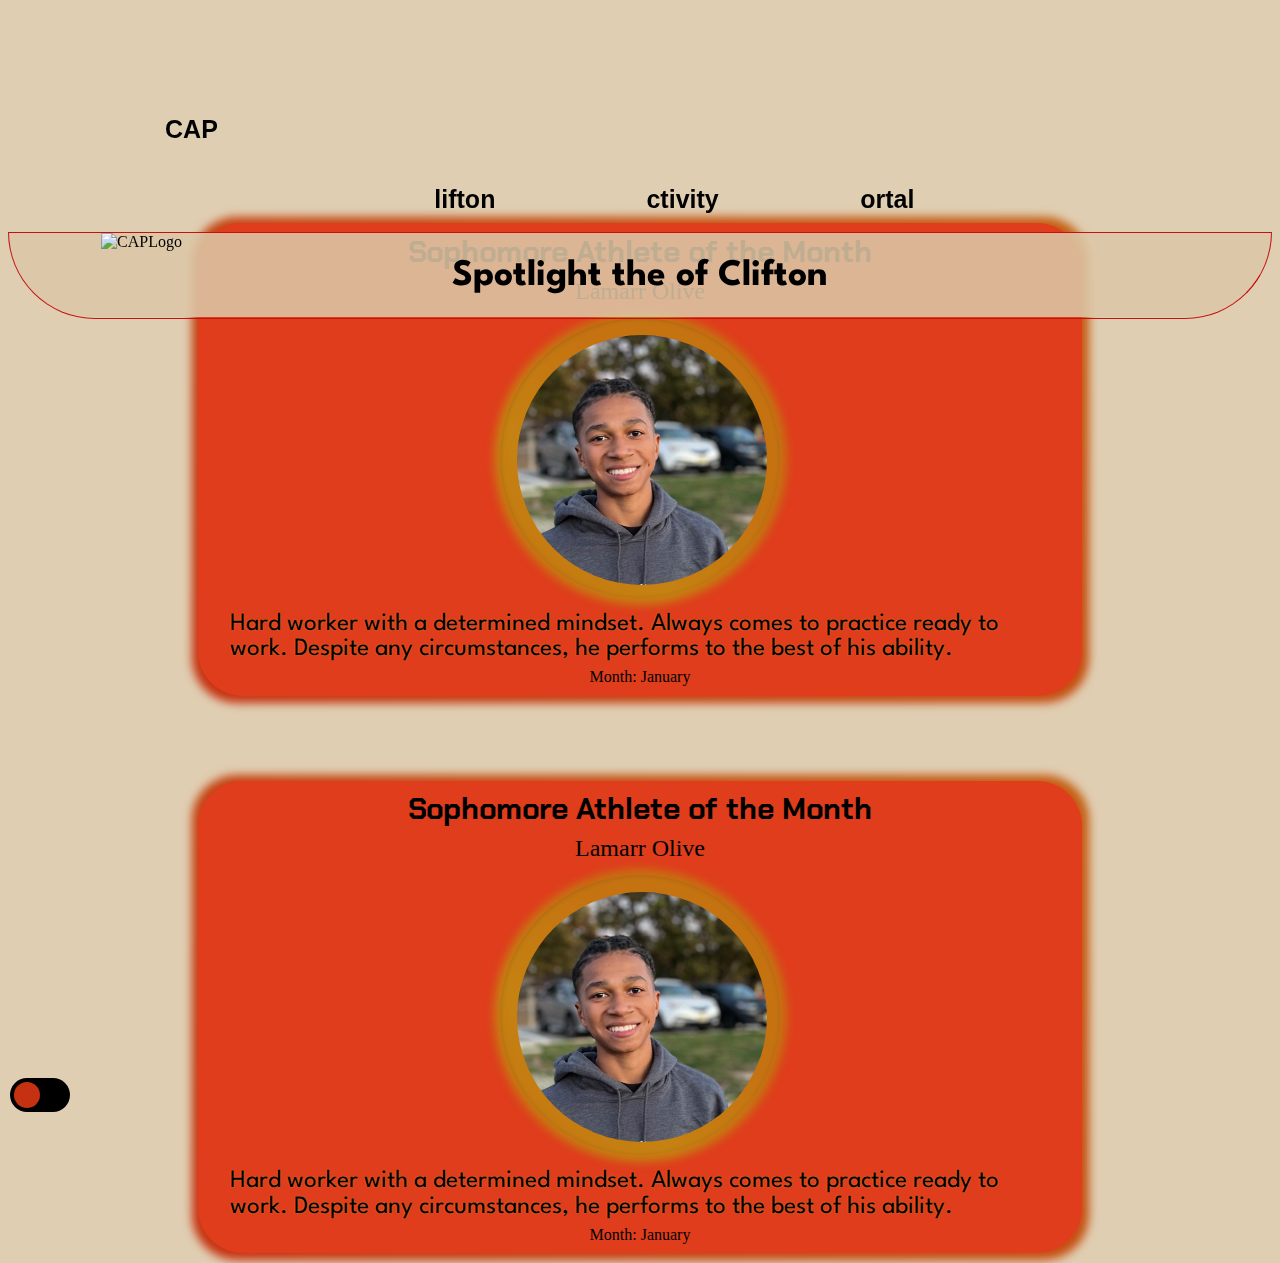
==== commit 2b737a18: "added autoscroll" ====
--- a/spotlight.html
+++ b/spotlight.html
@@ -183,7 +183,7 @@
           </div>
 
           <div id="rightDiv">
-            <p>
+            <p id="contestant_Description">
               Hard worker with a determined mindset. Always comes to practice
               ready to work. Despite any circumstances, he performs to the best
               of his ability.
@@ -241,7 +241,7 @@
           </div>
 
           <div id="rightDiv">
-            <p>
+            <p id="contestant_Description">
               Hard worker with a determined mindset. Always comes to practice
               ready to work. Despite any circumstances, he performs to the best
               of his ability.
--- a/spotlight.css
+++ b/spotlight.css
@@ -1,3 +1,9 @@
+html {
+  scroll-snap-type: y mandatory;
+}
+/* #SpotlightContainer { */
+/* scroll-snap-type: both mandatory; */
+/* } */
 .skill {
   width: 160px;
   height: 160px;
@@ -76,8 +82,9 @@
   -webkit-user-select: none;
   touch-action: manipulation;
   width: 280px;
-  height: 280px;
-  display: flex;
+  height: 280px; /*changeHere*/
+  display: flex;
+  margin-top: -16px;
 }
 #newSpotlight {
   margin-top: 85px;
@@ -515,8 +522,8 @@
 }
 #contestant1Photo {
   border-radius: 180px;
-  width: 249px;
-  height: 249px;
+  width: 250px;
+  height: 250px;
   object-fit: cover;
 }
 #spotlightTitle {
@@ -613,7 +620,6 @@
 #rightDiv p {
   font-family: "League Spartan", sans-serif;
   font-size: 25px;
-  line-height: 1.4;
   text-shadow: 0px 0px 2px rgba(229, 141, 40, 0.7);
 }
 #contestantInfoDiv {
@@ -625,25 +631,41 @@
   margin-left: 17px;
   margin-top: 17px;
 }
-#contestants{
+#contestants {
   display: flex;
   flex-direction: column;
   justify-content: center;
   margin-bottom: 10px;
 }
-#photoDiv{
+#photoDiv {
   display: flex;
   justify-content: center;
 }
-#contestant_name, #month{
-  text-align:center;
-}
-#contestant_name{
+#contestant_name,
+#month {
+  text-align: center;
+}
+#contestant_name {
   font-size: 24px;
-}
-#awardTitle{
-  margin-bottom: 13px;
-}
-#SpotlightContainer div{
+  margin-top: 26px;
+  margin-bottom: 29px;
+}
+#awardTitle {
+  margin-bottom: -29px;
+  margin-top: -1px;
+}
+#SpotlightContainer div {
   margin-bottom: 10px;
-}+}
+#awardTitle {
+  scroll-snap-align: start;
+  scroll-snap-type: proximity;
+}
+#contestant_Description {
+  line-height: 1.03;
+  margin-top: -6px;
+}
+#month {
+  margin-top: -30px;
+  margin-bottom: -10px;
+}
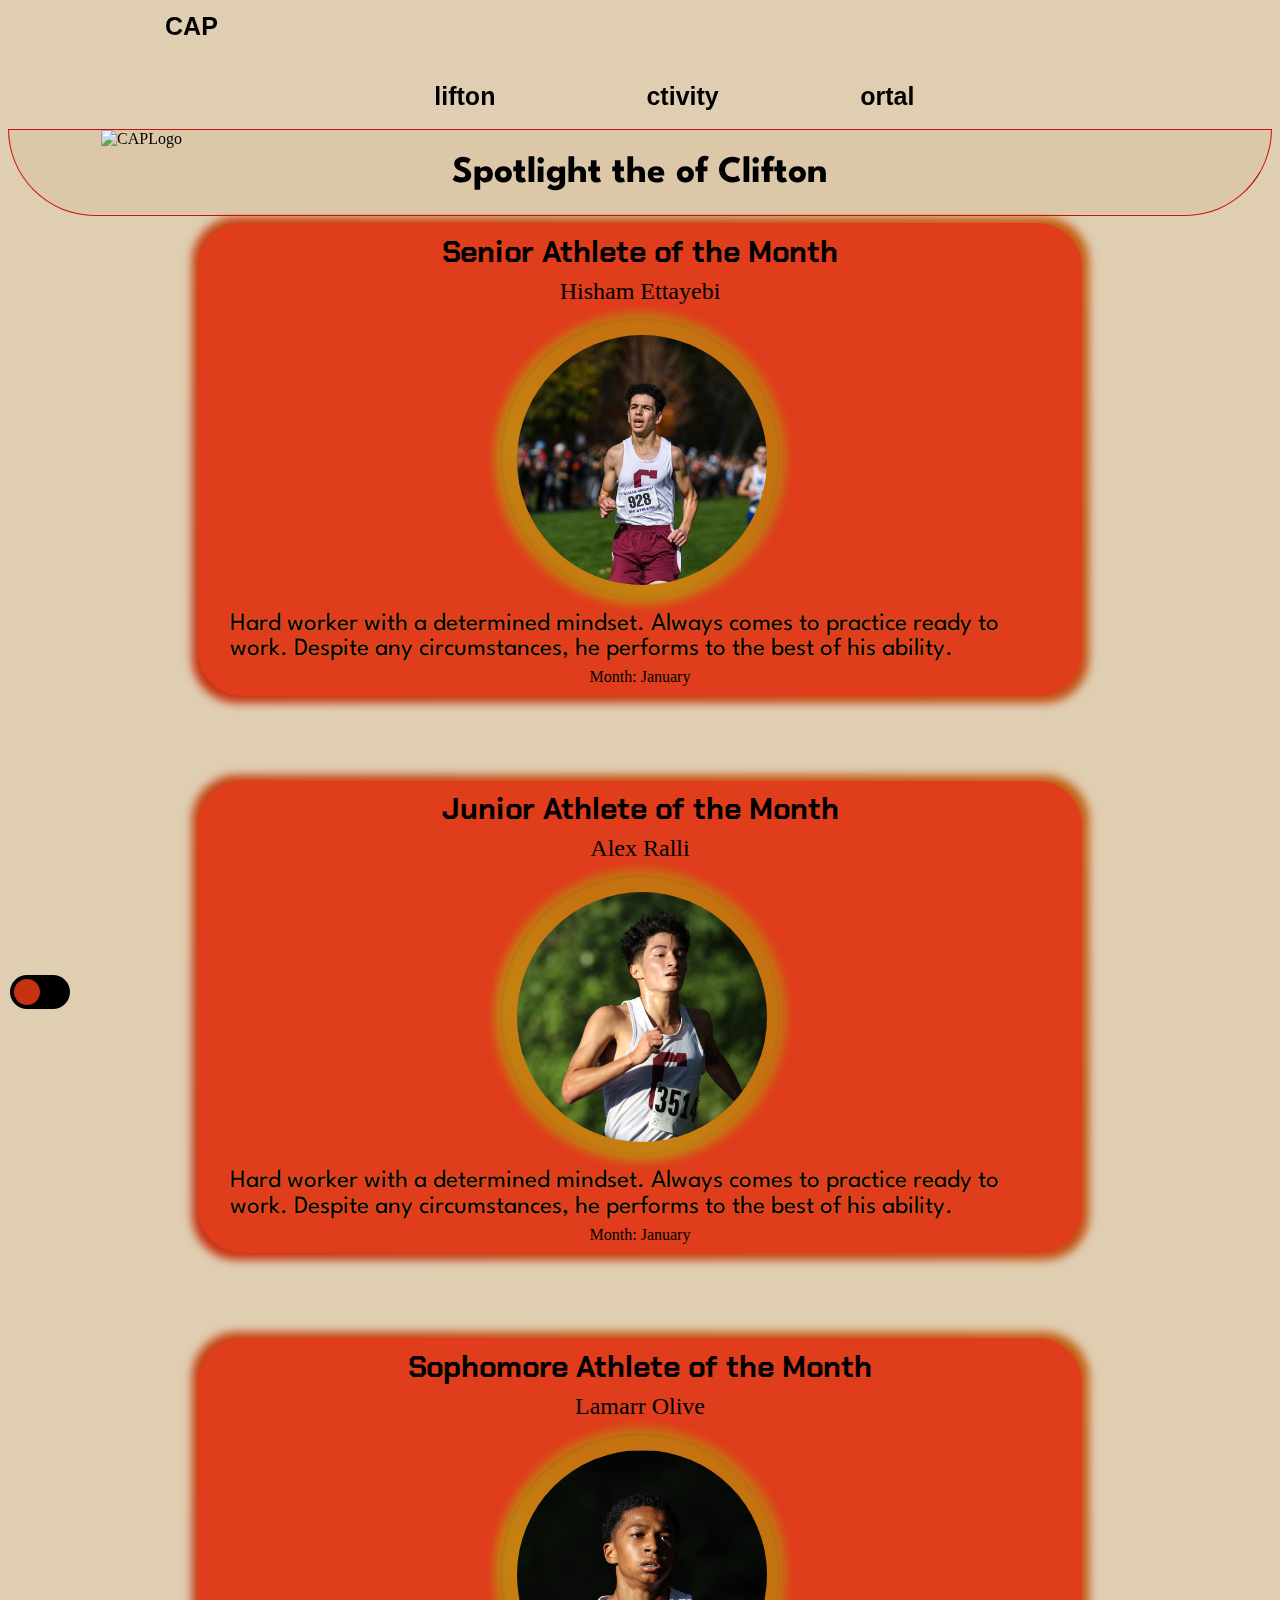
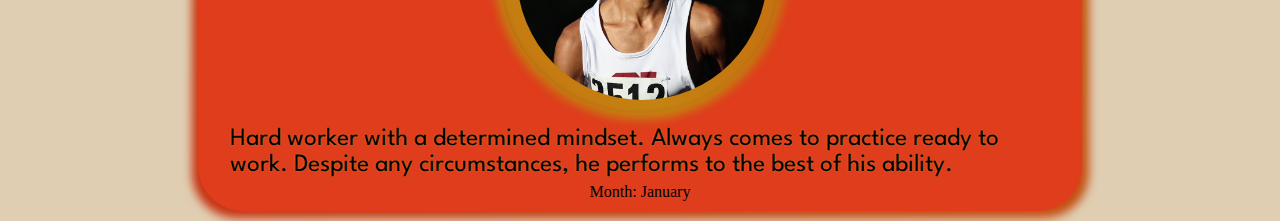
==== commit 7dfc4896: "added new photos, changes scroll." ====
--- a/spotlight.html
+++ b/spotlight.html
@@ -168,14 +168,14 @@
     <div id="SpotlightContainer">
       <div id="newSpotlight">
         <div id="spotlightTitle">
-          <h2 id="awardTitle">Sophomore Athlete of the Month</h2>
+          <h2 id="awardTitle">Senior Athlete of the Month</h2>
         </div>
         <div id="contestants">
-          <p id="contestant_name">Lamarr Olive</p>
+          <p id="contestant_name">Hisham Ettayebi</p>
           <div id="photoDiv">
             <div id="leftDiv">
               <img
-                src="images/myPhoto.jpg"
+                src="images/contestant3.png"
                 alt="contestant#1"
                 id="contestant1Photo"
               />
@@ -226,6 +226,33 @@
       <div id="newSpotlight">
         <!--make the pages the size as the user's window, have the autoscroll thing that you found out about-->
         <div id="spotlightTitle">
+          <h2 id="awardTitle">Junior Athlete of the Month</h2>
+        </div>
+        <div id="contestants">
+          <p id="contestant_name">Alex Ralli</p>
+          <div id="photoDiv">
+            <div id="leftDiv">
+              <img
+                src="images/contestant2.JPG"
+                alt="contestant#1"
+                id="contestant1Photo"
+              />
+            </div>
+          </div>
+
+          <div id="rightDiv">
+            <p id="contestant_Description">
+              Hard worker with a determined mindset. Always comes to practice
+              ready to work. Despite any circumstances, he performs to the best
+              of his ability.
+            </p>
+          </div>
+          <p id="month">Month: January</p>
+        </div>
+      </div>
+      <div id="newSpotlight">
+        <!--make the pages the size as the user's window, have the autoscroll thing that you found out about-->
+        <div id="spotlightTitle">
           <h2 id="awardTitle">Sophomore Athlete of the Month</h2>
         </div>
         <div id="contestants">
@@ -233,7 +260,7 @@
           <div id="photoDiv">
             <div id="leftDiv">
               <img
-                src="images/myPhoto.jpg"
+                src="images/myPhoto2.png"
                 alt="contestant#1"
                 id="contestant1Photo"
               />
--- a/spotlight.css
+++ b/spotlight.css
@@ -1,9 +1,11 @@
 html {
   scroll-snap-type: y mandatory;
-}
-/* #SpotlightContainer { */
-/* scroll-snap-type: both mandatory; */
-/* } */
+  scroll-padding-top: 103px;
+  scroll-behavior: smooth;
+}
+#SpotlightContainer {
+  /* scroll-snap-type: both mandatory; */
+}
 .skill {
   width: 160px;
   height: 160px;
@@ -438,6 +440,9 @@
   #title {
     justify-self: center;
     font-family: "Chakra Petch", sans-serif;
+  }
+  #contestant1Photo {
+    /*add a changing image width to fit the screen*/
   }
 }
 #Expanded h2,
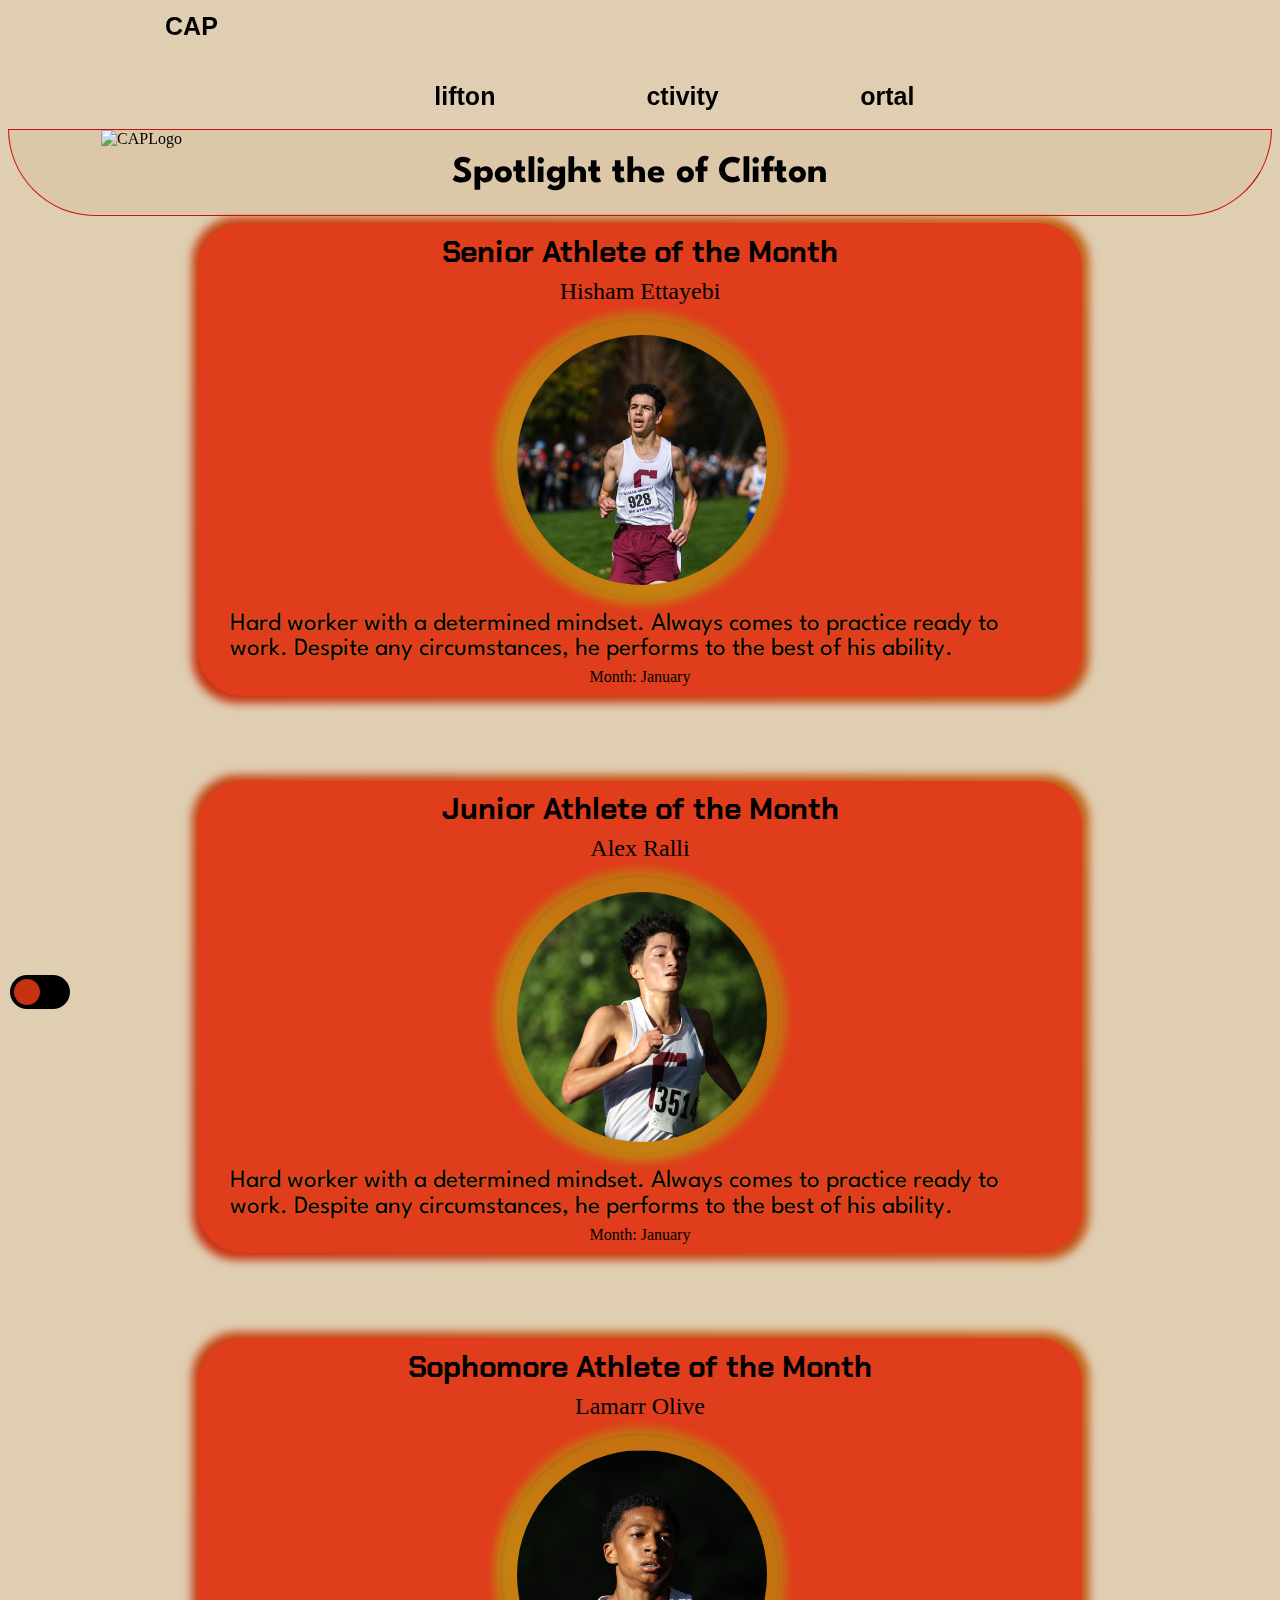
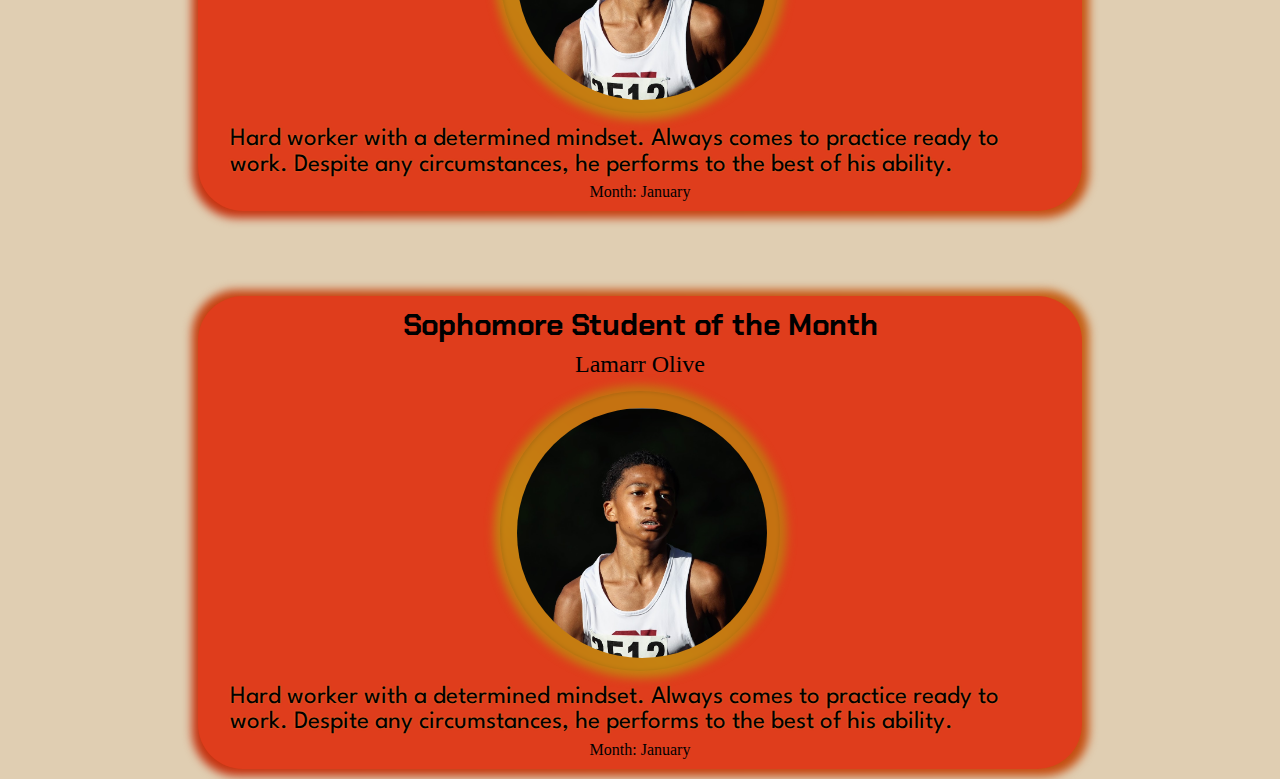
==== commit 106b1517: "added student of the month" ====
--- a/spotlight.html
+++ b/spotlight.html
@@ -277,6 +277,33 @@
           <p id="month">Month: January</p>
         </div>
       </div>
+      <div id="newSpotlight">
+        <!--make the pages the size as the user's window, have the autoscroll thing that you found out about-->
+        <div id="spotlightTitle">
+          <h2 id="awardTitle">Sophomore Student of the Month</h2>
+        </div>
+        <div id="contestants">
+          <p id="contestant_name">Lamarr Olive</p>
+          <div id="photoDiv">
+            <div id="leftDiv">
+              <img
+                src="images/myPhoto2.png"
+                alt="contestant#1"
+                id="contestant1Photo"
+              />
+            </div>
+          </div>
+
+          <div id="rightDiv">
+            <p id="contestant_Description">
+              Hard worker with a determined mindset. Always comes to practice
+              ready to work. Despite any circumstances, he performs to the best
+              of his ability.
+            </p>
+          </div>
+          <p id="month">Month: January</p>
+        </div>
+      </div>
     </div>
   </body>
 </html>
